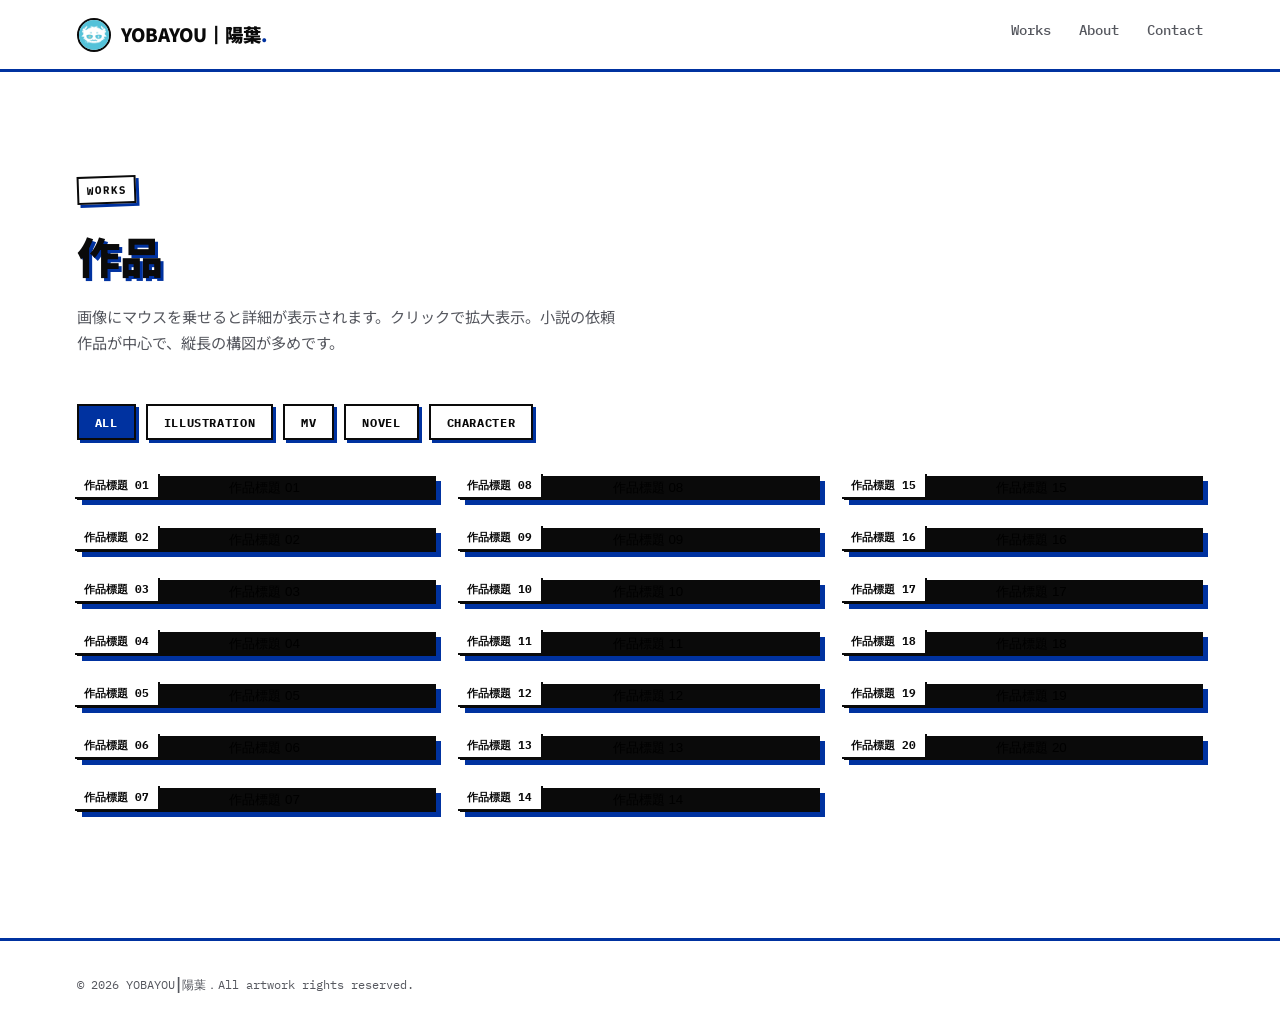
==== works.html @ bc350e28 "Add files via upload" ====
<!DOCTYPE html>
<html lang="ja">
<head>
<meta charset="UTF-8">
<meta name="viewport" content="width=device-width, initial-scale=1.0">
<title>作品展示 Works｜YOBAYOU┃陽葉</title>
<link rel="preconnect" href="https://fonts.googleapis.com">
<link rel="preconnect" href="https://fonts.gstatic.com" crossorigin>
<link href="https://fonts.googleapis.com/css2?family=Noto+Sans+JP:wght@400;500;700;900&family=IBM+Plex+Mono:wght@400;500;700&display=swap" rel="stylesheet">
<link rel="stylesheet" href="style.css">
</head>
<body>

  <header class="nav">
    <a href="index.html#top" class="nav__logo">
      <!-- 請將您的個人 LOGO 圖片放到 assets/logo.png（建議正方形、透明背景） -->
      <img src="assets/logo.png" alt="" class="nav__logo-img">
      <span class="nav__logo-text">YOBAYOU┃陽葉<span class="nav__logo-dot">.</span></span>
    </a>
    <nav class="nav__links" aria-label="メインナビゲーション">
      <a href="works.html" class="is-active">Works</a>
      <a href="index.html#about">About</a>
      <a href="index.html#contact">Contact</a>
    </nav>
  </header>

  <main>
    <!-- Works -->
    <section class="section" id="works">
      <header class="section__head">
        <p class="section__label"><span class="sticker sticker--sm">WORKS</span></p>
        <h2 class="section__title pop-text-sm">作品</h2>
        <p class="section__desc">画像にマウスを乗せると詳細が表示されます。クリックで拡大表示。小説の依頼作品が中心で、縦長の構図が多めです。</p>
      </header>

      <div class="filter-bar" role="tablist" aria-label="作品分類フィルター">
        <button class="filter-btn is-active" data-filter="all" role="tab" aria-selected="true">ALL</button>
        <button class="filter-btn" data-filter="illustration" role="tab" aria-selected="false">ILLUSTRATION</button>
        <button class="filter-btn" data-filter="mv" role="tab" aria-selected="false">MV</button>
        <button class="filter-btn" data-filter="novel" role="tab" aria-selected="false">NOVEL</button>
        <button class="filter-btn" data-filter="character" role="tab" aria-selected="false">CHARACTER</button>
      </div>

      <!-- 各作品請依實際內容修改 figure 上的 data-category（illustration／mv／novel／character），下方為示範分類 -->
      <div class="gallery">
        <figure class="tile" data-category="novel">
          <span class="tile__tag">作品標題 01</span>
          <button class="tile__trigger" data-title="作品標題 01" data-meta="小説挿絵委託 · Novel Illustration · 2026">
            <img src="works/placeholder-01.png" alt="作品標題 01">
            <span class="tile__overlay">
              <span class="tile__overlay-title">作品標題 01</span>
              <span class="tile__overlay-meta">小説挿絵委託 · Novel Illustration · 2026</span>
            </span>
          </button>
        </figure>

        <figure class="tile" data-category="character">
          <span class="tile__tag">作品標題 02</span>
          <button class="tile__trigger" data-title="作品標題 02" data-meta="キャラクターデザイン · Character Design · 2026">
            <img src="works/placeholder-02.png" alt="作品標題 02">
            <span class="tile__overlay">
              <span class="tile__overlay-title">作品標題 02</span>
              <span class="tile__overlay-meta">キャラクターデザイン · Character Design · 2026</span>
            </span>
          </button>
        </figure>

        <figure class="tile" data-category="illustration">
          <span class="tile__tag">作品標題 03</span>
          <button class="tile__trigger" data-title="作品標題 03" data-meta="オリジナルイラスト · Illustration · 2026">
            <img src="works/placeholder-03.png" alt="作品標題 03">
            <span class="tile__overlay">
              <span class="tile__overlay-title">作品標題 03</span>
              <span class="tile__overlay-meta">オリジナルイラスト · Illustration · 2026</span>
            </span>
          </button>
        </figure>

        <figure class="tile" data-category="mv">
          <span class="tile__tag">作品標題 04</span>
          <button class="tile__trigger" data-title="作品標題 04" data-meta="MV用イラスト · MV Illustration · 2026">
            <img src="works/placeholder-04.png" alt="作品標題 04">
            <span class="tile__overlay">
              <span class="tile__overlay-title">作品標題 04</span>
              <span class="tile__overlay-meta">MV用イラスト · MV Illustration · 2026</span>
            </span>
          </button>
        </figure>

        <figure class="tile" data-category="novel">
          <span class="tile__tag">作品標題 05</span>
          <button class="tile__trigger" data-title="作品標題 05" data-meta="小説挿絵委託 · Novel Illustration · 2025">
            <img src="works/placeholder-05.png" alt="作品標題 05">
            <span class="tile__overlay">
              <span class="tile__overlay-title">作品標題 05</span>
              <span class="tile__overlay-meta">小説挿絵委託 · Novel Illustration · 2025</span>
            </span>
          </button>
        </figure>

        <figure class="tile" data-category="character">
          <span class="tile__tag">作品標題 06</span>
          <button class="tile__trigger" data-title="作品標題 06" data-meta="キャラクターデザイン · Character Design · 2025">
            <img src="works/placeholder-06.png" alt="作品標題 06">
            <span class="tile__overlay">
              <span class="tile__overlay-title">作品標題 06</span>
              <span class="tile__overlay-meta">キャラクターデザイン · Character Design · 2025</span>
            </span>
          </button>
        </figure>

        <figure class="tile" data-category="illustration">
          <span class="tile__tag">作品標題 07</span>
          <button class="tile__trigger" data-title="作品標題 07" data-meta="オリジナルイラスト · Illustration · 2025">
            <img src="works/placeholder-07.png" alt="作品標題 07">
            <span class="tile__overlay">
              <span class="tile__overlay-title">作品標題 07</span>
              <span class="tile__overlay-meta">オリジナルイラスト · Illustration · 2025</span>
            </span>
          </button>
        </figure>

        <figure class="tile" data-category="mv">
          <span class="tile__tag">作品標題 08</span>
          <button class="tile__trigger" data-title="作品標題 08" data-meta="MV用イラスト · MV Illustration · 2025">
            <img src="works/placeholder-08.png" alt="作品標題 08">
            <span class="tile__overlay">
              <span class="tile__overlay-title">作品標題 08</span>
              <span class="tile__overlay-meta">MV用イラスト · MV Illustration · 2025</span>
            </span>
          </button>
        </figure>

        <figure class="tile" data-category="novel">
          <span class="tile__tag">作品標題 09</span>
          <button class="tile__trigger" data-title="作品標題 09" data-meta="小説挿絵委託 · Novel Illustration · 2024">
            <img src="works/placeholder-09.png" alt="作品標題 09">
            <span class="tile__overlay">
              <span class="tile__overlay-title">作品標題 09</span>
              <span class="tile__overlay-meta">小説挿絵委託 · Novel Illustration · 2024</span>
            </span>
          </button>
        </figure>

        <figure class="tile" data-category="character">
          <span class="tile__tag">作品標題 10</span>
          <button class="tile__trigger" data-title="作品標題 10" data-meta="キャラクターデザイン · Character Design · 2024">
            <img src="works/placeholder-10.png" alt="作品標題 10">
            <span class="tile__overlay">
              <span class="tile__overlay-title">作品標題 10</span>
              <span class="tile__overlay-meta">キャラクターデザイン · Character Design · 2024</span>
            </span>
          </button>
        </figure>

        <figure class="tile" data-category="illustration">
          <span class="tile__tag">作品標題 11</span>
          <button class="tile__trigger" data-title="作品標題 11" data-meta="オリジナルイラスト · Illustration · 2024">
            <img src="works/placeholder-11.png" alt="作品標題 11">
            <span class="tile__overlay">
              <span class="tile__overlay-title">作品標題 11</span>
              <span class="tile__overlay-meta">オリジナルイラスト · Illustration · 2024</span>
            </span>
          </button>
        </figure>

        <figure class="tile" data-category="mv">
          <span class="tile__tag">作品標題 12</span>
          <button class="tile__trigger" data-title="作品標題 12" data-meta="MV用イラスト · MV Illustration · 2024">
            <img src="works/placeholder-12.png" alt="作品標題 12">
            <span class="tile__overlay">
              <span class="tile__overlay-title">作品標題 12</span>
              <span class="tile__overlay-meta">MV用イラスト · MV Illustration · 2024</span>
            </span>
          </button>
        </figure>

        <figure class="tile" data-category="novel">
          <span class="tile__tag">作品標題 13</span>
          <button class="tile__trigger" data-title="作品標題 13" data-meta="小説挿絵委託 · Novel Illustration · 2023">
            <img src="works/placeholder-13.png" alt="作品標題 13">
            <span class="tile__overlay">
              <span class="tile__overlay-title">作品標題 13</span>
              <span class="tile__overlay-meta">小説挿絵委託 · Novel Illustration · 2023</span>
            </span>
          </button>
        </figure>

        <figure class="tile" data-category="character">
          <span class="tile__tag">作品標題 14</span>
          <button class="tile__trigger" data-title="作品標題 14" data-meta="キャラクターデザイン · Character Design · 2023">
            <img src="works/placeholder-14.png" alt="作品標題 14">
            <span class="tile__overlay">
              <span class="tile__overlay-title">作品標題 14</span>
              <span class="tile__overlay-meta">キャラクターデザイン · Character Design · 2023</span>
            </span>
          </button>
        </figure>

        <figure class="tile" data-category="illustration">
          <span class="tile__tag">作品標題 15</span>
          <button class="tile__trigger" data-title="作品標題 15" data-meta="オリジナルイラスト · Illustration · 2023">
            <img src="works/placeholder-15.png" alt="作品標題 15">
            <span class="tile__overlay">
              <span class="tile__overlay-title">作品標題 15</span>
              <span class="tile__overlay-meta">オリジナルイラスト · Illustration · 2023</span>
            </span>
          </button>
        </figure>

        <figure class="tile" data-category="mv">
          <span class="tile__tag">作品標題 16</span>
          <button class="tile__trigger" data-title="作品標題 16" data-meta="MV用イラスト · MV Illustration · 2023">
            <img src="works/placeholder-16.png" alt="作品標題 16">
            <span class="tile__overlay">
              <span class="tile__overlay-title">作品標題 16</span>
              <span class="tile__overlay-meta">MV用イラスト · MV Illustration · 2023</span>
            </span>
          </button>
        </figure>

        <figure class="tile" data-category="novel">
          <span class="tile__tag">作品標題 17</span>
          <button class="tile__trigger" data-title="作品標題 17" data-meta="小説挿絵委託 · Novel Illustration · 2022">
            <img src="works/placeholder-17.png" alt="作品標題 17">
            <span class="tile__overlay">
              <span class="tile__overlay-title">作品標題 17</span>
              <span class="tile__overlay-meta">小説挿絵委託 · Novel Illustration · 2022</span>
            </span>
          </button>
        </figure>

        <figure class="tile" data-category="character">
          <span class="tile__tag">作品標題 18</span>
          <button class="tile__trigger" data-title="作品標題 18" data-meta="キャラクターデザイン · Character Design · 2022">
            <img src="works/placeholder-18.png" alt="作品標題 18">
            <span class="tile__overlay">
              <span class="tile__overlay-title">作品標題 18</span>
              <span class="tile__overlay-meta">キャラクターデザイン · Character Design · 2022</span>
            </span>
          </button>
        </figure>

        <figure class="tile" data-category="illustration">
          <span class="tile__tag">作品標題 19</span>
          <button class="tile__trigger" data-title="作品標題 19" data-meta="オリジナルイラスト · Illustration · 2022">
            <img src="works/placeholder-19.png" alt="作品標題 19">
            <span class="tile__overlay">
              <span class="tile__overlay-title">作品標題 19</span>
              <span class="tile__overlay-meta">オリジナルイラスト · Illustration · 2022</span>
            </span>
          </button>
        </figure>

        <figure class="tile" data-category="mv">
          <span class="tile__tag">作品標題 20</span>
          <button class="tile__trigger" data-title="作品標題 20" data-meta="MV用イラスト · MV Illustration · 2022">
            <img src="works/placeholder-20.png" alt="作品標題 20">
            <span class="tile__overlay">
              <span class="tile__overlay-title">作品標題 20</span>
              <span class="tile__overlay-meta">MV用イラスト · MV Illustration · 2022</span>
            </span>
          </button>
        </figure>

      </div>
    </section>
  </main>

  <footer class="colophon">
    <p>© 2026 YOBAYOU┃陽葉．All artwork rights reserved.</p>
  </footer>

  <div class="lightbox" id="lightbox" aria-hidden="true">
    <button class="lightbox__close" id="lightboxClose" aria-label="閉じる">✕</button>
    <button class="lightbox__nav lightbox__nav--prev" id="lightboxPrev" aria-label="前へ">←</button>
    <figure class="lightbox__figure">
      <div class="lightbox__imgwrap">
        <img class="lightbox__img" id="lightboxImg" src="" alt="">
      </div>
      <figcaption>
        <span class="lightbox__title" id="lightboxTitle"></span>
        <span class="lightbox__meta" id="lightboxMeta"></span>
      </figcaption>
    </figure>
    <button class="lightbox__nav lightbox__nav--next" id="lightboxNext" aria-label="次へ">→</button>
  </div>

  <script src="script.js"></script>
</body>
</html>
---- style.css ----
:root {
  --navy: #0032a0;
  --ink: #0a0a0a;
  --white: #ffffff;
  --paper: #ffffff;
  --paper-tint: #eef2fb;
  --ink-muted: #55575e;
  --text-onink: #ffffff;
  --text-onink-muted: #b9bcc4;
  --nav-h: 72px;
  --watermark-size: 48px;
  --watermark-opacity: 0.8;

  --font-display: "Noto Sans JP", sans-serif;
  --font-body: "Noto Sans JP", sans-serif;
  --font-mono: "IBM Plex Mono", monospace;
}

* { box-sizing: border-box; }

html { scroll-behavior: smooth; }

body {
  margin: 0;
  background: var(--paper);
  color: var(--ink);
  font-family: var(--font-body);
  line-height: 1.7;
  overflow-x: hidden;
}

a { color: inherit; }
img { max-width: 100%; display: block; }

/* ---------- 共用：halftone 網點 ---------- */
.halftone {
  position: absolute;
  pointer-events: none;
  background-image: radial-gradient(var(--navy) 1.6px, transparent 1.7px);
  background-size: 11px 11px;
  opacity: 0.28;
}

.halftone--onink {
  background-image: radial-gradient(var(--white) 1.6px, transparent 1.7px);
  opacity: 0.08;
}

/* ---------- 共用：貼紙標籤 ---------- */
.sticker {
  display: inline-block;
  font-family: var(--font-mono);
  font-weight: 700;
  font-size: 0.72rem;
  letter-spacing: 0.08em;
  color: var(--ink);
  background: var(--white);
  border: 2px solid var(--ink);
  padding: 4px 10px;
  transform: rotate(-2deg);
  box-shadow: 3px 3px 0 var(--navy);
}

.sticker--sm { font-size: 0.68rem; padding: 3px 8px; }

.sticker--onink {
  background: var(--ink);
  color: var(--white);
  border-color: var(--white);
  box-shadow: 3px 3px 0 var(--navy);
}

/* ---------- 印刷錯位效果的粗黑字 ---------- */
.pop-text {
  font-family: var(--font-display);
  font-weight: 900;
  color: var(--ink);
  text-shadow: 4px 4px 0 var(--navy);
  letter-spacing: 0.02em;
}

.pop-text-sm {
  font-family: var(--font-display);
  font-weight: 900;
  color: var(--ink);
  text-shadow: 3px 3px 0 var(--navy);
}

/* ---------- 進場動畫 ---------- */
@keyframes riseIn {
  from { opacity: 0; transform: translateY(22px); }
  to { opacity: 1; transform: translateY(0); }
}

@keyframes popIn {
  from { opacity: 0; transform: scale(0.85); }
  to { opacity: 1; transform: scale(1); }
}

/* ---------- 頂部導覽 ---------- */
.nav {
  position: sticky;
  top: 0;
  z-index: 100;
  display: flex;
  align-items: center;
  justify-content: space-between;
  height: var(--nav-h);
  padding: 0 6vw;
  background: rgba(255, 255, 255, 0.9);
  backdrop-filter: blur(8px);
  border-bottom: 3px solid var(--navy);
}

.nav__logo {
  display: flex;
  align-items: center;
  gap: 10px;
  font-family: var(--font-display);
  font-weight: 900;
  font-size: 1.15rem;
  color: var(--ink);
  text-decoration: none;
}

.nav__logo-img {
  width: 34px;
  height: 34px;
  object-fit: cover;
  border-radius: 50%;
  border: 2px solid var(--ink);
  background: var(--white);
}

.nav__logo-img:not([src]),
.nav__logo-img[src=""] { display: none; }

.nav__logo-text { display: inline-flex; align-items: baseline; }

.nav__logo-dot { color: var(--navy); }

.nav__links { display: flex; gap: 28px; }

.nav__links a {
  font-family: var(--font-mono);
  font-weight: 500;
  font-size: 0.85rem;
  text-decoration: none;
  color: var(--ink-muted);
  padding-bottom: 4px;
  border-bottom: 3px solid transparent;
  transition: color 0.2s ease, border-color 0.2s ease;
}

.nav__links a:hover,
.nav__links a.is-active {
  color: var(--ink);
  border-color: var(--navy);
}

/* ---------- Hero ---------- */
.hero {
  position: relative;
  min-height: calc(100vh - var(--nav-h));
  display: grid;
  grid-template-columns: 1fr 1fr;
  align-items: center;
  gap: 4vw;
  padding: 6vw;
  border-bottom: 3px solid var(--navy);
  overflow: hidden;
}

.hero__halftone {
  width: 380px;
  height: 380px;
  top: -60px;
  left: -60px;
  border-radius: 50%;
}

.hero__text { position: relative; z-index: 2; }

.hero__eyebrow { margin: 0 0 22px; animation: riseIn 0.6s ease both; }

.hero__name {
  font-size: clamp(3rem, 7vw, 5.4rem);
  line-height: 1.02;
  margin: 0 0 20px;
  animation: riseIn 0.6s ease 0.08s both;
}

.hero__role {
  font-size: 1.05rem;
  font-weight: 700;
  color: var(--ink);
  margin: 0 0 16px;
  animation: riseIn 0.6s ease 0.16s both;
}

.hero__social {
  display: flex;
  flex-wrap: wrap;
  gap: 10px;
  margin: 0 0 22px;
  animation: riseIn 0.6s ease 0.22s both;
}

.hero__social-item {
  font-family: var(--font-mono);
  font-weight: 700;
  font-size: 0.78rem;
  text-decoration: none;
  color: var(--ink);
  background: var(--white);
  border: 2px solid var(--ink);
  padding: 7px 15px;
  box-shadow: 3px 3px 0 var(--navy);
  transition: transform 0.15s ease, box-shadow 0.15s ease, background 0.15s ease, color 0.15s ease;
}

.hero__social-item:hover {
  transform: translate(-2px, -2px);
  box-shadow: 5px 5px 0 var(--navy);
  background: var(--navy);
  color: var(--white);
}

.hero__note {
  max-width: 40ch;
  font-size: 0.92rem;
  color: var(--ink-muted);
  margin: 0 0 34px;
  animation: riseIn 0.6s ease 0.3s both;
}

.hero__cta {
  position: relative;
  display: inline-block;
  font-family: var(--font-mono);
  font-weight: 700;
  font-size: 0.9rem;
  color: var(--white);
  text-decoration: none;
  background: var(--navy);
  border: 3px solid var(--ink);
  border-radius: 999px;
  padding: 13px 26px;
  box-shadow: 4px 4px 0 var(--ink);
  transition: transform 0.15s ease, box-shadow 0.15s ease, background 0.15s ease;
  animation: riseIn 0.6s ease 0.38s both;
}

.hero__cta:hover {
  transform: translate(-2px, -2px);
  box-shadow: 6px 6px 0 var(--ink);
  background: var(--ink);
  color: var(--white);
}

.hero__cta:active {
  transform: translate(1px, 1px);
  box-shadow: 2px 2px 0 var(--ink);
}

/* 主視覺 */
.hero__visual {
  position: relative;
  height: 460px;
}

.motion-lines {
  position: absolute;
  inset: -10% -10%;
  background: repeating-linear-gradient(
    100deg,
    transparent 0 16px,
    rgba(10, 10, 10, 0.05) 16px 18px
  );
  z-index: 0;
}

.hero__strip {
  position: relative;
  z-index: 1;
  height: 100%;
  display: flex;
  gap: 6px;
  background: var(--ink);
  padding: 6px;
  border: 3px solid var(--ink);
}

.hero__panel {
  position: relative;
  flex: 1;
  overflow: hidden;
  background: var(--ink);
}

.hero__panel img {
  width: 100%;
  height: 100%;
  object-fit: cover;
  transition: opacity 0.28s ease;
}

/* ---------- 章節共用 ---------- */
.section {
  position: relative;
  padding: 8vw 6vw;
  border-bottom: 3px solid var(--navy);
  background: var(--paper);
  overflow: hidden;
}

.section--navy {
  background: var(--navy);
  color: var(--text-onink);
  border-bottom: none;
}

.section--navy .section__title { color: var(--white); text-shadow: 3px 3px 0 var(--ink); }
.section--navy .section__desc { color: var(--text-onink-muted); }
.section--navy .sticker--onink { box-shadow: 3px 3px 0 var(--ink); }

.section__head { position: relative; z-index: 2; max-width: 60ch; margin-bottom: 48px; }

.section__label { margin: 0 0 14px; }

.section__title {
  font-size: clamp(1.9rem, 4vw, 2.7rem);
  margin: 0 0 12px;
}

.section__desc { color: var(--ink-muted); margin: 0; font-size: 0.95rem; }

/* ---------- 作品：縱長卡片版面 ---------- */
.filter-bar {
  position: relative;
  z-index: 2;
  display: flex;
  flex-wrap: wrap;
  gap: 10px;
  margin: 0 0 32px;
}

.filter-btn {
  font-family: var(--font-mono);
  font-weight: 700;
  font-size: 0.78rem;
  letter-spacing: 0.05em;
  color: var(--ink);
  background: var(--white);
  border: 2px solid var(--ink);
  padding: 8px 16px;
  cursor: pointer;
  box-shadow: 3px 3px 0 var(--navy);
  transition: transform 0.15s ease, box-shadow 0.15s ease, background 0.15s ease, color 0.15s ease;
}

.filter-btn:hover {
  transform: translate(-2px, -2px);
  box-shadow: 5px 5px 0 var(--navy);
}

.filter-btn.is-active {
  background: var(--navy);
  color: var(--white);
}

.tile.is-hidden { display: none; }

.gallery {
  position: relative;
  z-index: 2;
  column-count: 3;
  column-gap: 24px;
  transition: opacity 0.2s ease;
}

.gallery.is-switching { opacity: 0; }

.tile {
  margin: 0 0 24px;
  break-inside: avoid;
  position: relative;
  display: inline-block;
  width: 100%;
}

.tile__tag {
  position: absolute;
  top: -2px;
  left: -2px;
  z-index: 3;
  max-width: calc(100% - 20px);
  font-family: var(--font-mono);
  font-weight: 700;
  font-size: 0.7rem;
  line-height: 1.3;
  background: var(--white);
  border: 2px solid var(--ink);
  border-top: none;
  border-left: none;
  padding: 4px 9px;
  white-space: nowrap;
  overflow: hidden;
  text-overflow: ellipsis;
}

.tile__trigger {
  position: relative;
  display: block;
  width: 100%;
  padding: 0;
  border: 3px solid var(--ink);
  cursor: zoom-in;
  background: var(--ink);
  overflow: hidden;
  box-shadow: 5px 5px 0 var(--navy);
  transition: transform 0.18s ease, box-shadow 0.18s ease;
}

.tile__trigger:hover,
.tile__trigger:focus-visible {
  transform: translate(-3px, -3px);
  box-shadow: 8px 8px 0 var(--navy);
}

.tile__trigger img {
  display: block;
  width: 100%;
  height: auto;
  transition: transform 0.4s ease, filter 0.3s ease;
}

.tile__trigger:hover img,
.tile__trigger:focus-visible img {
  transform: scale(1.07);
}

/* 浮水印（請將您自己的圖片放到 assets/watermark.png） */
.tile__trigger::after {
  content: "";
  position: absolute;
  inset: 0;
  pointer-events: none;
  opacity: var(--watermark-opacity);
  background-image: url("assets/watermark.png");
  background-repeat: no-repeat;
  background-position: bottom 10px right 10px;
  background-size: var(--watermark-size) var(--watermark-size);
}

.tile__overlay {
  position: absolute;
  left: 0;
  right: 0;
  bottom: 0;
  padding: 22px 14px 12px;
  background: linear-gradient(to top, rgba(0, 10, 40, 0.88), transparent);
  color: var(--white);
  display: flex;
  flex-direction: column;
  gap: 2px;
  opacity: 0;
  transform: translateY(10px);
  transition: opacity 0.22s ease, transform 0.22s ease;
  text-align: left;
}

.tile__trigger:hover .tile__overlay,
.tile__trigger:focus-visible .tile__overlay {
  opacity: 1;
  transform: translateY(0);
}

.tile__overlay-title { font-weight: 900; font-size: 1rem; }

.tile__overlay-meta {
  font-family: var(--font-mono);
  font-size: 0.72rem;
  color: var(--text-onink-muted);
}

/* ---------- 關於 ---------- */
.about {
  position: relative;
  z-index: 2;
  display: grid;
  grid-template-columns: 1.4fr 0.6fr;
  gap: 40px;
  max-width: 80ch;
}

.about__bio { font-size: 1rem; margin: 0; }

.about__skills {
  list-style: none;
  padding: 0;
  margin: 0;
  display: flex;
  flex-direction: column;
  gap: 10px;
}

.about__skills li {
  font-family: var(--font-mono);
  font-weight: 500;
  font-size: 0.85rem;
  padding-bottom: 8px;
  border-bottom: 1px solid rgba(255, 255, 255, 0.18);
}

/* ---------- 聯絡 ---------- */
.contact {
  position: relative;
  z-index: 2;
  display: flex;
  flex-wrap: wrap;
  gap: 16px 20px;
}

.contact__item {
  font-family: var(--font-mono);
  font-weight: 700;
  font-size: 0.9rem;
  text-decoration: none;
  color: var(--ink);
  background: var(--white);
  border: 2px solid var(--ink);
  padding: 9px 16px;
  box-shadow: 3px 3px 0 var(--navy);
  transition: transform 0.15s ease, box-shadow 0.15s ease, background 0.15s ease, color 0.15s ease;
}

.contact__item:hover {
  transform: translate(-2px, -2px);
  box-shadow: 5px 5px 0 var(--navy);
  background: var(--navy);
  color: var(--white);
}

.contact__category {
  width: 100%;
  margin-top: 28px;
  padding-top: 22px;
  border-top: 2px dashed var(--ink);
}

.contact__category-title {
  font-family: var(--font-mono);
  font-weight: 700;
  font-size: 0.88rem;
  margin: 0 0 14px;
}

.contact__manager { margin-bottom: 16px; }

.contact__langs {
  display: flex;
  flex-wrap: wrap;
  gap: 14px;
}

.lang-check {
  display: inline-flex;
  align-items: center;
  gap: 8px;
  font-family: var(--font-mono);
  font-weight: 700;
  font-size: 0.85rem;
  color: var(--ink);
  background: var(--white);
  border: 2px solid var(--ink);
  border-radius: 999px;
  padding: 6px 16px 6px 10px;
  box-shadow: 3px 3px 0 var(--navy);
  transform: rotate(-2deg);
  transition: transform 0.15s ease, box-shadow 0.15s ease;
}

.contact__langs .lang-check:nth-child(2) { transform: rotate(2deg); }

.lang-check:hover {
  transform: translate(-2px, -2px) rotate(0deg);
  box-shadow: 5px 5px 0 var(--navy);
}

.lang-check__mark {
  display: inline-flex;
  align-items: center;
  justify-content: center;
  width: 20px;
  height: 20px;
  border-radius: 50%;
  background: var(--navy);
  color: var(--white);
  font-size: 0.72rem;
  font-weight: 900;
}

/* ---------- 燈箱 ---------- */
.lightbox {
  position: fixed;
  inset: 0;
  z-index: 1000;
  display: none;
  align-items: center;
  justify-content: center;
  background: rgba(10, 10, 10, 0.94);
  padding: 6vw;
}

.lightbox.is-open { display: flex; }

.lightbox__figure {
  max-width: min(560px, 80vw);
  max-height: 84vh;
  margin: 0;
  display: flex;
  flex-direction: column;
  align-items: center;
  gap: 16px;
  animation: popIn 0.25s cubic-bezier(0.2, 0.9, 0.3, 1.3) both;
}

.lightbox__imgwrap {
  position: relative;
  max-height: 66vh;
  overflow: hidden;
  border: 4px solid var(--white);
  box-shadow: 8px 8px 0 var(--navy);
}

.lightbox__img {
  display: block;
  max-width: 100%;
  max-height: 66vh;
  width: auto;
}

/* 浮水印（放大檢視時也會顯示，請將圖片放到 assets/watermark.png） */
.lightbox__imgwrap::after {
  content: "";
  position: absolute;
  inset: 0;
  pointer-events: none;
  opacity: var(--watermark-opacity);
  background-image: url("assets/watermark.png");
  background-repeat: no-repeat;
  background-position: bottom 14px right 14px;
  background-size: calc(var(--watermark-size) * 1.3) calc(var(--watermark-size) * 1.3);
}

.lightbox__figure figcaption { text-align: center; color: var(--white); }

.lightbox__title {
  display: block;
  font-weight: 900;
  font-size: 1.2rem;
  margin-bottom: 4px;
}

.lightbox__meta {
  display: block;
  font-family: var(--font-mono);
  font-size: 0.8rem;
  color: var(--text-onink-muted);
}

.lightbox__close,
.lightbox__nav {
  position: fixed;
  background: var(--white);
  border: 2px solid var(--ink);
  color: var(--ink);
  width: 44px;
  height: 44px;
  border-radius: 50%;
  cursor: pointer;
  font-size: 1rem;
  font-weight: 700;
  box-shadow: 3px 3px 0 var(--navy);
  transition: transform 0.15s ease;
}

.lightbox__close:hover,
.lightbox__nav:hover { transform: translate(-2px, -2px); }

.lightbox__close { top: 24px; right: 24px; }
.lightbox__nav--prev { left: 24px; top: 50%; transform: translateY(-50%); }
.lightbox__nav--next { right: 24px; top: 50%; transform: translateY(-50%); }

/* ---------- 頁尾 ---------- */
.colophon {
  padding: 22px 6vw;
  font-family: var(--font-mono);
  font-size: 0.75rem;
  color: var(--ink-muted);
  background: var(--paper);
}

/* ---------- RWD ---------- */
@media (max-width: 960px) {
  .gallery { column-count: 2; }
}

@media (max-width: 720px) {
  .nav { padding: 0 5vw; }
  .nav__links { gap: 18px; }

  .hero {
    grid-template-columns: 1fr;
    padding-top: 8vh;
  }

  .hero__visual { height: 300px; margin-top: 12px; }
  .hero__panel:nth-child(3),
  .hero__panel:nth-child(4) { display: none; }

  .gallery { column-count: 1; column-gap: 0; }
  .tile { margin-bottom: 14px; }

  .about { grid-template-columns: 1fr; }

  .lightbox__nav { width: 38px; height: 38px; }
}

@media (prefers-reduced-motion: reduce) {
  html { scroll-behavior: auto; }
  .hero__eyebrow, .hero__name, .hero__role, .hero__social, .hero__note, .hero__cta,
  .lightbox__figure {
    animation: none !important;
  }
  .tile__trigger, .tile__trigger img, .hero__cta, .contact__item, .hero__social-item,
  .lang-check, .hero__panel img, .gallery, .filter-btn {
    transition: none;
  }
}
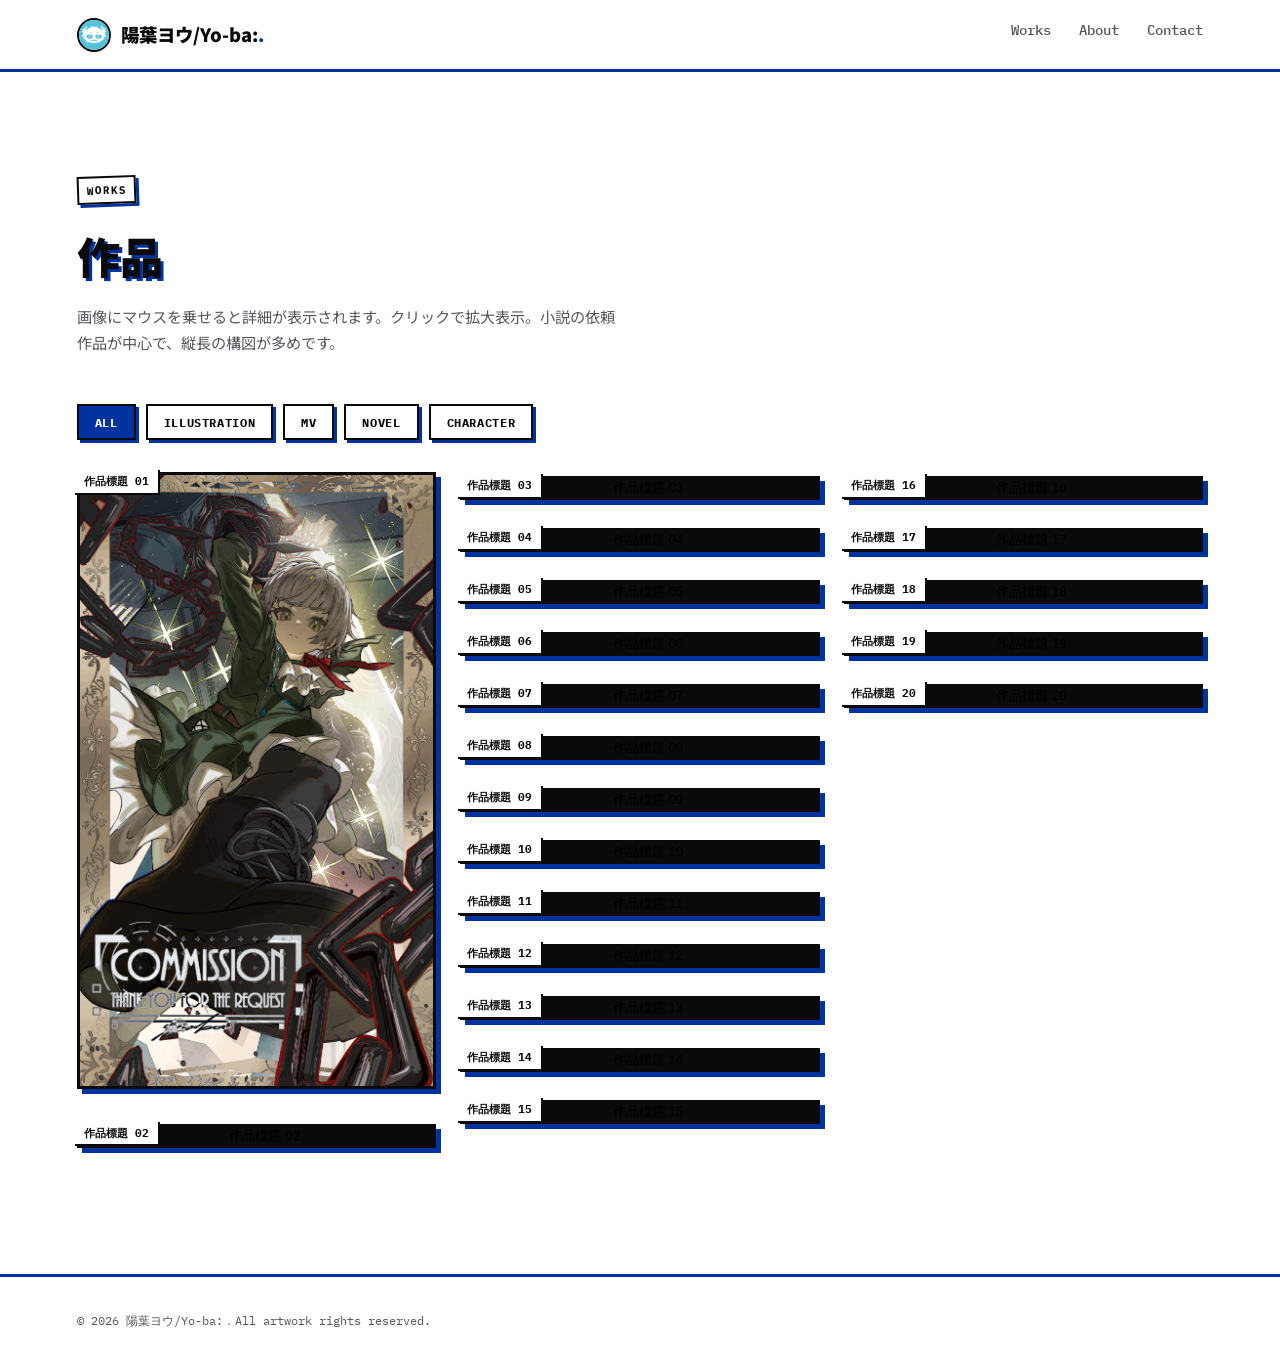
==== commit e6f01d4d: "Update works.html" ====
--- a/works.html
+++ b/works.html
@@ -3,7 +3,7 @@
 <head>
 <meta charset="UTF-8">
 <meta name="viewport" content="width=device-width, initial-scale=1.0">
-<title>作品展示 Works｜YOBAYOU┃陽葉</title>
+<title>作品展示 Works｜陽葉ヨウ/Yo-ba:</title>
 <link rel="preconnect" href="https://fonts.googleapis.com">
 <link rel="preconnect" href="https://fonts.gstatic.com" crossorigin>
 <link href="https://fonts.googleapis.com/css2?family=Noto+Sans+JP:wght@400;500;700;900&family=IBM+Plex+Mono:wght@400;500;700&display=swap" rel="stylesheet">
@@ -15,7 +15,7 @@
     <a href="index.html#top" class="nav__logo">
       <!-- 請將您的個人 LOGO 圖片放到 assets/logo.png（建議正方形、透明背景） -->
       <img src="assets/logo.png" alt="" class="nav__logo-img">
-      <span class="nav__logo-text">YOBAYOU┃陽葉<span class="nav__logo-dot">.</span></span>
+      <span class="nav__logo-text">陽葉ヨウ/Yo-ba:<span class="nav__logo-dot">.</span></span>
     </a>
     <nav class="nav__links" aria-label="メインナビゲーション">
       <a href="works.html" class="is-active">Works</a>
@@ -46,7 +46,7 @@
         <figure class="tile" data-category="novel">
           <span class="tile__tag">作品標題 01</span>
           <button class="tile__trigger" data-title="作品標題 01" data-meta="小説挿絵委託 · Novel Illustration · 2026">
-            <img src="works/placeholder-01.png" alt="作品標題 01">
+            <img src="works/01.jpg" alt="作品標題 01">
             <span class="tile__overlay">
               <span class="tile__overlay-title">作品標題 01</span>
               <span class="tile__overlay-meta">小説挿絵委託 · Novel Illustration · 2026</span>
@@ -57,7 +57,7 @@
         <figure class="tile" data-category="character">
           <span class="tile__tag">作品標題 02</span>
           <button class="tile__trigger" data-title="作品標題 02" data-meta="キャラクターデザイン · Character Design · 2026">
-            <img src="works/placeholder-02.png" alt="作品標題 02">
+            <img src="works/02.jpg" alt="作品標題 02">
             <span class="tile__overlay">
               <span class="tile__overlay-title">作品標題 02</span>
               <span class="tile__overlay-meta">キャラクターデザイン · Character Design · 2026</span>
@@ -68,7 +68,7 @@
         <figure class="tile" data-category="illustration">
           <span class="tile__tag">作品標題 03</span>
           <button class="tile__trigger" data-title="作品標題 03" data-meta="オリジナルイラスト · Illustration · 2026">
-            <img src="works/placeholder-03.png" alt="作品標題 03">
+            <img src="works/03.jpg" alt="作品標題 03">
             <span class="tile__overlay">
               <span class="tile__overlay-title">作品標題 03</span>
               <span class="tile__overlay-meta">オリジナルイラスト · Illustration · 2026</span>
@@ -79,7 +79,7 @@
         <figure class="tile" data-category="mv">
           <span class="tile__tag">作品標題 04</span>
           <button class="tile__trigger" data-title="作品標題 04" data-meta="MV用イラスト · MV Illustration · 2026">
-            <img src="works/placeholder-04.png" alt="作品標題 04">
+            <img src="works/04.jpg" alt="作品標題 04">
             <span class="tile__overlay">
               <span class="tile__overlay-title">作品標題 04</span>
               <span class="tile__overlay-meta">MV用イラスト · MV Illustration · 2026</span>
@@ -90,7 +90,7 @@
         <figure class="tile" data-category="novel">
           <span class="tile__tag">作品標題 05</span>
           <button class="tile__trigger" data-title="作品標題 05" data-meta="小説挿絵委託 · Novel Illustration · 2025">
-            <img src="works/placeholder-05.png" alt="作品標題 05">
+            <img src="works/05.jpg" alt="作品標題 05">
             <span class="tile__overlay">
               <span class="tile__overlay-title">作品標題 05</span>
               <span class="tile__overlay-meta">小説挿絵委託 · Novel Illustration · 2025</span>
@@ -101,7 +101,7 @@
         <figure class="tile" data-category="character">
           <span class="tile__tag">作品標題 06</span>
           <button class="tile__trigger" data-title="作品標題 06" data-meta="キャラクターデザイン · Character Design · 2025">
-            <img src="works/placeholder-06.png" alt="作品標題 06">
+            <img src="works/06.jpg" alt="作品標題 06">
             <span class="tile__overlay">
               <span class="tile__overlay-title">作品標題 06</span>
               <span class="tile__overlay-meta">キャラクターデザイン · Character Design · 2025</span>
@@ -112,7 +112,7 @@
         <figure class="tile" data-category="illustration">
           <span class="tile__tag">作品標題 07</span>
           <button class="tile__trigger" data-title="作品標題 07" data-meta="オリジナルイラスト · Illustration · 2025">
-            <img src="works/placeholder-07.png" alt="作品標題 07">
+            <img src="works/07.jpg" alt="作品標題 07">
             <span class="tile__overlay">
               <span class="tile__overlay-title">作品標題 07</span>
               <span class="tile__overlay-meta">オリジナルイラスト · Illustration · 2025</span>
@@ -123,7 +123,7 @@
         <figure class="tile" data-category="mv">
           <span class="tile__tag">作品標題 08</span>
           <button class="tile__trigger" data-title="作品標題 08" data-meta="MV用イラスト · MV Illustration · 2025">
-            <img src="works/placeholder-08.png" alt="作品標題 08">
+            <img src="works/08.jpg" alt="作品標題 08">
             <span class="tile__overlay">
               <span class="tile__overlay-title">作品標題 08</span>
               <span class="tile__overlay-meta">MV用イラスト · MV Illustration · 2025</span>
@@ -134,7 +134,7 @@
         <figure class="tile" data-category="novel">
           <span class="tile__tag">作品標題 09</span>
           <button class="tile__trigger" data-title="作品標題 09" data-meta="小説挿絵委託 · Novel Illustration · 2024">
-            <img src="works/placeholder-09.png" alt="作品標題 09">
+            <img src="works/09.jpg" alt="作品標題 09">
             <span class="tile__overlay">
               <span class="tile__overlay-title">作品標題 09</span>
               <span class="tile__overlay-meta">小説挿絵委託 · Novel Illustration · 2024</span>
@@ -145,7 +145,7 @@
         <figure class="tile" data-category="character">
           <span class="tile__tag">作品標題 10</span>
           <button class="tile__trigger" data-title="作品標題 10" data-meta="キャラクターデザイン · Character Design · 2024">
-            <img src="works/placeholder-10.png" alt="作品標題 10">
+            <img src="works/10.jpg" alt="作品標題 10">
             <span class="tile__overlay">
               <span class="tile__overlay-title">作品標題 10</span>
               <span class="tile__overlay-meta">キャラクターデザイン · Character Design · 2024</span>
@@ -156,7 +156,7 @@
         <figure class="tile" data-category="illustration">
           <span class="tile__tag">作品標題 11</span>
           <button class="tile__trigger" data-title="作品標題 11" data-meta="オリジナルイラスト · Illustration · 2024">
-            <img src="works/placeholder-11.png" alt="作品標題 11">
+            <img src="works/11.jpg" alt="作品標題 11">
             <span class="tile__overlay">
               <span class="tile__overlay-title">作品標題 11</span>
               <span class="tile__overlay-meta">オリジナルイラスト · Illustration · 2024</span>
@@ -167,7 +167,7 @@
         <figure class="tile" data-category="mv">
           <span class="tile__tag">作品標題 12</span>
           <button class="tile__trigger" data-title="作品標題 12" data-meta="MV用イラスト · MV Illustration · 2024">
-            <img src="works/placeholder-12.png" alt="作品標題 12">
+            <img src="works/12.jpg" alt="作品標題 12">
             <span class="tile__overlay">
               <span class="tile__overlay-title">作品標題 12</span>
               <span class="tile__overlay-meta">MV用イラスト · MV Illustration · 2024</span>
@@ -178,7 +178,7 @@
         <figure class="tile" data-category="novel">
           <span class="tile__tag">作品標題 13</span>
           <button class="tile__trigger" data-title="作品標題 13" data-meta="小説挿絵委託 · Novel Illustration · 2023">
-            <img src="works/placeholder-13.png" alt="作品標題 13">
+            <img src="works/13.jpg" alt="作品標題 13">
             <span class="tile__overlay">
               <span class="tile__overlay-title">作品標題 13</span>
               <span class="tile__overlay-meta">小説挿絵委託 · Novel Illustration · 2023</span>
@@ -189,7 +189,7 @@
         <figure class="tile" data-category="character">
           <span class="tile__tag">作品標題 14</span>
           <button class="tile__trigger" data-title="作品標題 14" data-meta="キャラクターデザイン · Character Design · 2023">
-            <img src="works/placeholder-14.png" alt="作品標題 14">
+            <img src="works/14.jpg" alt="作品標題 14">
             <span class="tile__overlay">
               <span class="tile__overlay-title">作品標題 14</span>
               <span class="tile__overlay-meta">キャラクターデザイン · Character Design · 2023</span>
@@ -200,7 +200,7 @@
         <figure class="tile" data-category="illustration">
           <span class="tile__tag">作品標題 15</span>
           <button class="tile__trigger" data-title="作品標題 15" data-meta="オリジナルイラスト · Illustration · 2023">
-            <img src="works/placeholder-15.png" alt="作品標題 15">
+            <img src="works/15.jpg" alt="作品標題 15">
             <span class="tile__overlay">
               <span class="tile__overlay-title">作品標題 15</span>
               <span class="tile__overlay-meta">オリジナルイラスト · Illustration · 2023</span>
@@ -211,7 +211,7 @@
         <figure class="tile" data-category="mv">
           <span class="tile__tag">作品標題 16</span>
           <button class="tile__trigger" data-title="作品標題 16" data-meta="MV用イラスト · MV Illustration · 2023">
-            <img src="works/placeholder-16.png" alt="作品標題 16">
+            <img src="works/16.jpg" alt="作品標題 16">
             <span class="tile__overlay">
               <span class="tile__overlay-title">作品標題 16</span>
               <span class="tile__overlay-meta">MV用イラスト · MV Illustration · 2023</span>
@@ -222,7 +222,7 @@
         <figure class="tile" data-category="novel">
           <span class="tile__tag">作品標題 17</span>
           <button class="tile__trigger" data-title="作品標題 17" data-meta="小説挿絵委託 · Novel Illustration · 2022">
-            <img src="works/placeholder-17.png" alt="作品標題 17">
+            <img src="works/17.jpg" alt="作品標題 17">
             <span class="tile__overlay">
               <span class="tile__overlay-title">作品標題 17</span>
               <span class="tile__overlay-meta">小説挿絵委託 · Novel Illustration · 2022</span>
@@ -233,7 +233,7 @@
         <figure class="tile" data-category="character">
           <span class="tile__tag">作品標題 18</span>
           <button class="tile__trigger" data-title="作品標題 18" data-meta="キャラクターデザイン · Character Design · 2022">
-            <img src="works/placeholder-18.png" alt="作品標題 18">
+            <img src="works/18.jpg" alt="作品標題 18">
             <span class="tile__overlay">
               <span class="tile__overlay-title">作品標題 18</span>
               <span class="tile__overlay-meta">キャラクターデザイン · Character Design · 2022</span>
@@ -244,7 +244,7 @@
         <figure class="tile" data-category="illustration">
           <span class="tile__tag">作品標題 19</span>
           <button class="tile__trigger" data-title="作品標題 19" data-meta="オリジナルイラスト · Illustration · 2022">
-            <img src="works/placeholder-19.png" alt="作品標題 19">
+            <img src="works/19.jpg" alt="作品標題 19">
             <span class="tile__overlay">
               <span class="tile__overlay-title">作品標題 19</span>
               <span class="tile__overlay-meta">オリジナルイラスト · Illustration · 2022</span>
@@ -255,7 +255,7 @@
         <figure class="tile" data-category="mv">
           <span class="tile__tag">作品標題 20</span>
           <button class="tile__trigger" data-title="作品標題 20" data-meta="MV用イラスト · MV Illustration · 2022">
-            <img src="works/placeholder-20.png" alt="作品標題 20">
+            <img src="works/20.jpg" alt="作品標題 20">
             <span class="tile__overlay">
               <span class="tile__overlay-title">作品標題 20</span>
               <span class="tile__overlay-meta">MV用イラスト · MV Illustration · 2022</span>
@@ -268,7 +268,7 @@
   </main>
 
   <footer class="colophon">
-    <p>© 2026 YOBAYOU┃陽葉．All artwork rights reserved.</p>
+    <p>© 2026 陽葉ヨウ/Yo-ba:．All artwork rights reserved.</p>
   </footer>
 
   <div class="lightbox" id="lightbox" aria-hidden="true">
--- a/style.css
+++ b/style.css
@@ -269,15 +269,36 @@
   height: 460px;
 }
 
-.motion-lines {
+/* 漫畫對話框造型的裝飾背景：乾淨的圓角方框＋尾巴，尺寸固定放大於幻燈片本身，確保不會被裁切露餡 */
+.speech-bg {
   position: absolute;
-  inset: -10% -10%;
-  background: repeating-linear-gradient(
-    100deg,
-    transparent 0 16px,
-    rgba(10, 10, 10, 0.05) 16px 18px
-  );
+  inset: -22px -26px -36px -22px;
   z-index: 0;
+  background: var(--white);
+  border: 4px solid var(--ink);
+  border-radius: 26px;
+  box-shadow: 7px 7px 0 var(--navy);
+}
+
+.speech-bg::before,
+.speech-bg::after {
+  content: "";
+  position: absolute;
+  bottom: -28px;
+  left: 15%;
+  border-style: solid;
+}
+
+.speech-bg::before {
+  border-width: 28px 36px 0 0;
+  border-color: var(--ink) transparent transparent transparent;
+}
+
+.speech-bg::after {
+  bottom: -20px;
+  left: calc(15% + 6px);
+  border-width: 22px 28px 0 0;
+  border-color: var(--white) transparent transparent transparent;
 }
 
 .hero__strip {
@@ -431,7 +452,7 @@
 .tile__trigger img {
   display: block;
   width: 100%;
-  height: auto;
+  height: 100%;
   transition: transform 0.4s ease, filter 0.3s ease;
 }
 
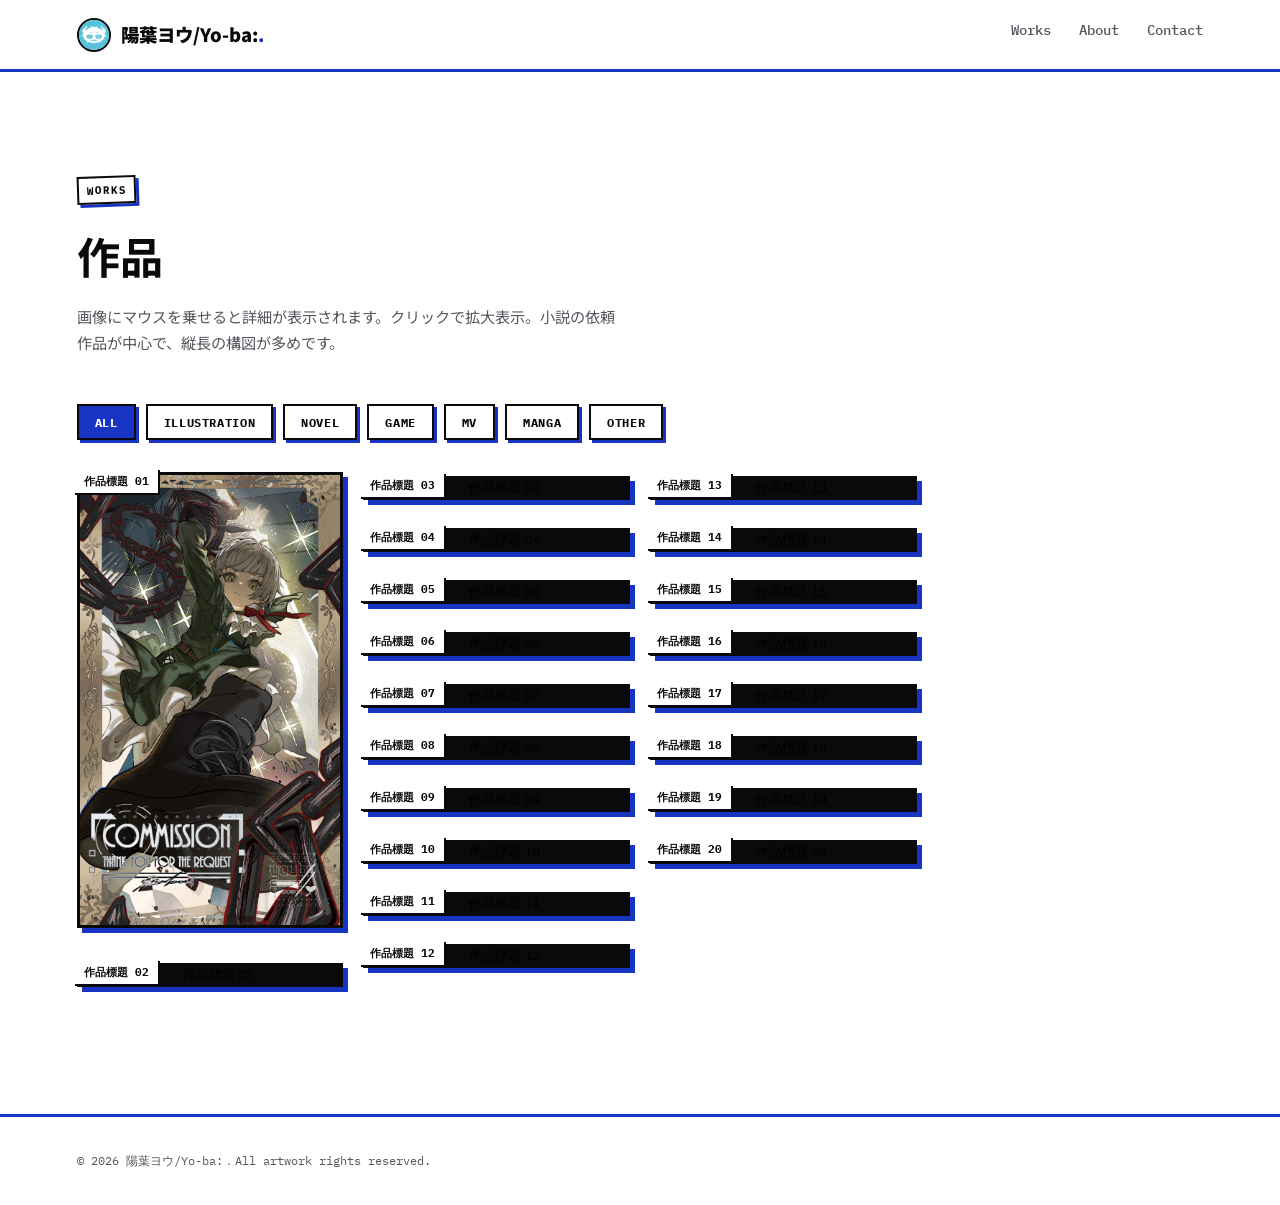
==== commit 8609bc8a: "Update works.html" ====
--- a/works.html
+++ b/works.html
@@ -36,9 +36,11 @@
       <div class="filter-bar" role="tablist" aria-label="作品分類フィルター">
         <button class="filter-btn is-active" data-filter="all" role="tab" aria-selected="true">ALL</button>
         <button class="filter-btn" data-filter="illustration" role="tab" aria-selected="false">ILLUSTRATION</button>
+        <button class="filter-btn" data-filter="novel" role="tab" aria-selected="false">NOVEL</button>
+        <button class="filter-btn" data-filter="game" role="tab" aria-selected="false">GAME</button>
         <button class="filter-btn" data-filter="mv" role="tab" aria-selected="false">MV</button>
-        <button class="filter-btn" data-filter="novel" role="tab" aria-selected="false">NOVEL</button>
-        <button class="filter-btn" data-filter="character" role="tab" aria-selected="false">CHARACTER</button>
+        <button class="filter-btn" data-filter="manga" role="tab" aria-selected="false">MANGA</button>
+        <button class="filter-btn" data-filter="other" role="tab" aria-selected="false">OTHER</button>
       </div>
 
       <!-- 各作品請依實際內容修改 figure 上的 data-category（illustration／mv／novel／character），下方為示範分類 -->
@@ -54,7 +56,7 @@
           </button>
         </figure>
 
-        <figure class="tile" data-category="character">
+        <figure class="tile" data-category="game">
           <span class="tile__tag">作品標題 02</span>
           <button class="tile__trigger" data-title="作品標題 02" data-meta="キャラクターデザイン · Character Design · 2026">
             <img src="works/02.jpg" alt="作品標題 02">
@@ -98,7 +100,7 @@
           </button>
         </figure>
 
-        <figure class="tile" data-category="character">
+        <figure class="tile" data-category="game">
           <span class="tile__tag">作品標題 06</span>
           <button class="tile__trigger" data-title="作品標題 06" data-meta="キャラクターデザイン · Character Design · 2025">
             <img src="works/06.jpg" alt="作品標題 06">
@@ -142,7 +144,7 @@
           </button>
         </figure>
 
-        <figure class="tile" data-category="character">
+        <figure class="tile" data-category="game">
           <span class="tile__tag">作品標題 10</span>
           <button class="tile__trigger" data-title="作品標題 10" data-meta="キャラクターデザイン · Character Design · 2024">
             <img src="works/10.jpg" alt="作品標題 10">
@@ -186,7 +188,7 @@
           </button>
         </figure>
 
-        <figure class="tile" data-category="character">
+        <figure class="tile" data-category="game">
           <span class="tile__tag">作品標題 14</span>
           <button class="tile__trigger" data-title="作品標題 14" data-meta="キャラクターデザイン · Character Design · 2023">
             <img src="works/14.jpg" alt="作品標題 14">
@@ -230,7 +232,7 @@
           </button>
         </figure>
 
-        <figure class="tile" data-category="character">
+        <figure class="tile" data-category="game">
           <span class="tile__tag">作品標題 18</span>
           <button class="tile__trigger" data-title="作品標題 18" data-meta="キャラクターデザイン · Character Design · 2022">
             <img src="works/18.jpg" alt="作品標題 18">
--- a/style.css
+++ b/style.css
@@ -1,5 +1,5 @@
 :root {
-  --navy: #0032a0;
+  --navy: #1734c2;
   --ink: #0a0a0a;
   --white: #ffffff;
   --paper: #ffffff;
@@ -8,7 +8,7 @@
   --text-onink: #ffffff;
   --text-onink-muted: #b9bcc4;
   --nav-h: 72px;
-  --watermark-size: 48px;
+  --watermark-size: 76px;
   --watermark-opacity: 0.8;
 
   --font-display: "Noto Sans JP", sans-serif;
@@ -30,7 +30,14 @@
 }
 
 a { color: inherit; }
-img { max-width: 100%; display: block; }
+img {
+  max-width: 100%;
+  display: block;
+  -webkit-user-drag: none;
+  user-drag: none;
+  -webkit-touch-callout: none;
+  user-select: none;
+}
 
 /* ---------- 共用：halftone 網點 ---------- */
 .halftone {
@@ -70,20 +77,34 @@
   box-shadow: 3px 3px 0 var(--navy);
 }
 
-/* ---------- 印刷錯位效果的粗黑字 ---------- */
-.pop-text {
+/* ---------- 名字標題：立體堆疊風格 ---------- */
+.name-title {
   font-family: var(--font-display);
   font-weight: 900;
-  color: var(--ink);
-  text-shadow: 4px 4px 0 var(--navy);
   letter-spacing: 0.02em;
-}
-
-.pop-text-sm {
+  color: #ffffff;
+  text-shadow:
+    /* 黑色描邊 */
+    -2px -2px 0 #000000, 2px -2px 0 #000000, -2px 2px 0 #000000, 2px 2px 0 #000000,
+    -2px 0px 0 #000000, 2px 0px 0 #000000, 0px -2px 0 #000000, 0px 2px 0 #000000,
+    /* 藍色立體堆疊 */
+    1px 1px 0 #1734c2, 2px 2px 0 #1734c2, 3px 3px 0 #1734c2, 4px 4px 0 #1734c2,
+    5px 5px 0 #1734c2, 6px 6px 0 #1734c2, 7px 7px 0 #1734c2, 8px 8px 0 #1734c2,
+    /* 落地柔和陰影 */
+    11px 11px 10px rgba(0, 0, 0, 0.35);
+}
+
+/* 章節標題用：同一風格，依字級縮小描邊與堆疊深度 */
+.name-title-sm {
   font-family: var(--font-display);
   font-weight: 900;
-  color: var(--ink);
-  text-shadow: 3px 3px 0 var(--navy);
+  letter-spacing: 0.02em;
+  color: #ffffff;
+  text-shadow:
+    -1px -1px 0 #000000, 1px -1px 0 #000000, -1px 1px 0 #000000, 1px 1px 0 #000000,
+    -1px 0px 0 #000000, 1px 0px 0 #000000, 0px -1px 0 #000000, 0px 1px 0 #000000,
+    1px 1px 0 #1734c2, 2px 2px 0 #1734c2, 3px 3px 0 #1734c2, 4px 4px 0 #1734c2,
+    6px 6px 6px rgba(0, 0, 0, 0.35);
 }
 
 /* ---------- 進場動畫 ---------- */
@@ -234,6 +255,67 @@
   animation: riseIn 0.6s ease 0.3s both;
 }
 
+.hero__jobs {
+  max-width: 46ch;
+  background: var(--white);
+  border: 3px solid var(--ink);
+  border-radius: 16px;
+  padding: 20px 24px;
+  box-shadow: 6px 6px 0 var(--navy);
+  margin: 0 0 30px;
+  animation: riseIn 0.6s ease 0.34s both;
+}
+
+.hero__jobs-heading {
+  font-family: var(--font-mono);
+  font-weight: 700;
+  font-size: 0.85rem;
+  color: var(--navy);
+  margin: 0 0 8px;
+}
+
+.hero__jobs-text {
+  font-size: 0.84rem;
+  line-height: 1.7;
+  color: var(--ink);
+  margin: 0 0 14px;
+}
+
+.hero__jobs-ng-tag {
+  display: inline-block;
+  font-family: var(--font-mono);
+  font-weight: 900;
+  font-size: 0.68rem;
+  letter-spacing: 0.05em;
+  color: var(--white);
+  background: #c81e3a;
+  padding: 2px 9px;
+  border-radius: 4px;
+  margin: 0 0 8px;
+}
+
+.hero__jobs-ng {
+  list-style: none;
+  margin: 0;
+  padding: 0;
+  display: flex;
+  flex-direction: column;
+  gap: 5px;
+}
+
+.hero__jobs-ng li {
+  font-size: 0.8rem;
+  color: var(--ink-muted);
+  padding-left: 1.1em;
+  text-indent: -1.1em;
+}
+
+.hero__jobs-ng li::before {
+  content: "× ";
+  color: #c81e3a;
+  font-weight: 700;
+}
+
 .hero__cta {
   position: relative;
   display: inline-block;
@@ -272,7 +354,10 @@
 /* 漫畫對話框造型的裝飾背景：乾淨的圓角方框＋尾巴，尺寸固定放大於幻燈片本身，確保不會被裁切露餡 */
 .speech-bg {
   position: absolute;
-  inset: -22px -26px -36px -22px;
+  top: -22px;
+  right: -26px;
+  bottom: -36px;
+  left: -22px;
   z-index: 0;
   background: var(--white);
   border: 4px solid var(--ink);
@@ -341,6 +426,10 @@
   border-bottom: none;
 }
 
+.section--navy#about {
+  min-height: 620px;
+}
+
 .section--navy .section__title { color: var(--white); text-shadow: 3px 3px 0 var(--ink); }
 .section--navy .section__desc { color: var(--text-onink-muted); }
 .section--navy .sticker--onink { box-shadow: 3px 3px 0 var(--ink); }
@@ -395,8 +484,8 @@
 .gallery {
   position: relative;
   z-index: 2;
-  column-count: 3;
-  column-gap: 24px;
+  column-width: 220px;
+  column-gap: 20px;
   transition: opacity 0.2s ease;
 }
 
@@ -506,33 +595,110 @@
 }
 
 /* ---------- 關於 ---------- */
-.about {
+/* 三格漫畫切割風：料金／SKEB／聯絡注意事項 */
+.about__notice {
   position: relative;
   z-index: 2;
   display: grid;
-  grid-template-columns: 1.4fr 0.6fr;
-  gap: 40px;
-  max-width: 80ch;
-}
-
-.about__bio { font-size: 1rem; margin: 0; }
-
-.about__skills {
-  list-style: none;
-  padding: 0;
+  grid-template-columns: repeat(3, 1fr);
+  gap: 26px;
+  width: 62%;
+  margin-top: 0;
+}
+
+.about__notice-panel {
+  background: var(--white);
+  border: 3px solid var(--ink);
+  border-radius: 6px;
+  padding: 22px 24px;
+  box-shadow: 6px 6px 0 var(--ink);
+  color: var(--ink);
+}
+
+.about__notice-panel--1 { transform: rotate(-1.4deg); }
+.about__notice-panel--2 { transform: rotate(1deg); }
+.about__notice-panel--3 { transform: rotate(-0.8deg); }
+
+.about__notice-heading {
+  display: inline-block;
+  font-family: var(--font-mono);
+  font-weight: 900;
+  font-size: 0.78rem;
+  letter-spacing: 0.05em;
+  color: var(--white);
+  background: var(--navy);
+  padding: 4px 11px;
+  margin: 0 0 12px;
+  transform: rotate(-2deg);
+}
+
+.about__notice-panel p:not(.about__notice-heading) {
+  font-size: 0.85rem;
+  line-height: 1.75;
   margin: 0;
-  display: flex;
-  flex-direction: column;
-  gap: 10px;
-}
-
-.about__skills li {
-  font-family: var(--font-mono);
-  font-weight: 500;
-  font-size: 0.85rem;
-  padding-bottom: 8px;
-  border-bottom: 1px solid rgba(255, 255, 255, 0.18);
-}
+}
+
+/* 右側裝飾：半身角色＋對話框，腳底對齊區塊底線，不影響上方原本的文字排版 */
+.about__cameo {
+  position: absolute;
+  left: 88%;
+  transform: translateX(-50%);
+  bottom: 0;
+  z-index: 1;
+  pointer-events: none;
+}
+
+.about__cameo-bubble {
+  position: absolute;
+  left: -190px;
+  top: -135px;
+  background: var(--white);
+  border: 3px solid var(--ink);
+  border-radius: 24px;
+  padding: 24px 30px;
+  box-shadow: 7px 7px 0 rgba(0, 0, 0, 0.45);
+  width: 300px;
+  pointer-events: auto;
+}
+
+.about__cameo-bubble p {
+  margin: 0;
+  color: var(--ink);
+  font-size: 1.05rem;
+  font-weight: 700;
+}
+
+.about__cameo-bubble::before,
+.about__cameo-bubble::after {
+  content: "";
+  position: absolute;
+  bottom: -18px;
+  border-style: solid;
+}
+
+.about__cameo-bubble::before {
+  right: 56px;
+  border-width: 20px 8px 0 16px;
+  border-color: var(--ink) transparent transparent transparent;
+}
+
+.about__cameo-bubble::after {
+  right: 59px;
+  bottom: -12px;
+  border-width: 14px 5px 0 11px;
+  border-color: var(--white) transparent transparent transparent;
+}
+
+.about__cameo-img {
+  height: min(42vh, 380px);
+  width: auto;
+  max-width: 32vw;
+  display: block;
+  filter: drop-shadow(6px 6px 0 rgba(0, 0, 0, 0.4));
+}
+
+.about__cameo-img:not([src]),
+.about__cameo-img[src=""] { display: none; }
 
 /* ---------- 聯絡 ---------- */
 .contact {
@@ -637,8 +803,8 @@
 .lightbox.is-open { display: flex; }
 
 .lightbox__figure {
-  max-width: min(560px, 80vw);
-  max-height: 84vh;
+  max-width: min(900px, 88vw);
+  max-height: 90vh;
   margin: 0;
   display: flex;
   flex-direction: column;
@@ -649,7 +815,7 @@
 
 .lightbox__imgwrap {
   position: relative;
-  max-height: 66vh;
+  max-height: 78vh;
   overflow: hidden;
   border: 4px solid var(--white);
   box-shadow: 8px 8px 0 var(--navy);
@@ -658,7 +824,7 @@
 .lightbox__img {
   display: block;
   max-width: 100%;
-  max-height: 66vh;
+  max-height: 78vh;
   width: auto;
 }
 
@@ -672,7 +838,7 @@
   background-image: url("assets/watermark.png");
   background-repeat: no-repeat;
   background-position: bottom 14px right 14px;
-  background-size: calc(var(--watermark-size) * 1.3) calc(var(--watermark-size) * 1.3);
+  background-size: calc(var(--watermark-size) * 1.9) calc(var(--watermark-size) * 1.9);
 }
 
 .lightbox__figure figcaption { text-align: center; color: var(--white); }
@@ -724,27 +890,83 @@
 }
 
 /* ---------- RWD ---------- */
-@media (max-width: 960px) {
-  .gallery { column-count: 2; }
-}
-
 @media (max-width: 720px) {
+  :root {
+    --watermark-size: 50px;
+  }
+
   .nav { padding: 0 5vw; }
   .nav__links { gap: 18px; }
 
-  .hero {
-    grid-template-columns: 1fr;
-    padding-top: 8vh;
+  .hero { grid-template-columns: 1fr; padding-top: 8vh; }
+  .hero__jobs { max-width: none; }
+
+  .hero__visual { height: 300px; margin-top: 12px; }
+
+  .speech-bg {
+    top: -8px;
+    right: -8px;
+    bottom: -12px;
+    left: -8px;
+    border-radius: 16px;
+    border-width: 3px;
   }
-
-  .hero__visual { height: 300px; margin-top: 12px; }
+  .speech-bg::before,
+  .speech-bg::after {
+    bottom: -12px;
+    left: 12%;
+  }
+  .speech-bg::before {
+    border-width: 12px 16px 0 0;
+  }
+  .speech-bg::after {
+    bottom: -8px;
+    left: calc(12% + 5px);
+    border-width: 9px 12px 0 0;
+  }
   .hero__panel:nth-child(3),
   .hero__panel:nth-child(4) { display: none; }
 
-  .gallery { column-count: 1; column-gap: 0; }
+  .gallery { column-width: 150px; column-gap: 12px; }
   .tile { margin-bottom: 14px; }
 
-  .about { grid-template-columns: 1fr; }
+  .about__notice {
+    grid-template-columns: 1fr;
+    width: 100%;
+    gap: 20px;
+    margin-top: 0;
+  }
+  .about__notice-panel--1,
+  .about__notice-panel--2,
+  .about__notice-panel--3 { transform: none; }
+
+  .section--navy#about { min-height: 0; }
+
+  .about__cameo {
+    position: static;
+    transform: none;
+    display: flex;
+    flex-direction: column;
+    align-items: center;
+    gap: 14px;
+    margin: 28px 0 0;
+    pointer-events: auto;
+  }
+  .about__cameo-bubble {
+    position: static;
+    left: auto;
+    top: auto;
+    width: auto;
+    max-width: 260px;
+  }
+  .about__cameo-bubble::before,
+  .about__cameo-bubble::after { display: none; }
+  .about__cameo-img { height: auto; width: 55vw; max-width: 220px; }
+
+  .lightbox { padding: 8vw 5vw; }
+  .lightbox__figure { max-width: 92vw; max-height: 88vh; }
+  .lightbox__imgwrap,
+  .lightbox__img { max-height: 62vh; }
 
   .lightbox__nav { width: 38px; height: 38px; }
 }
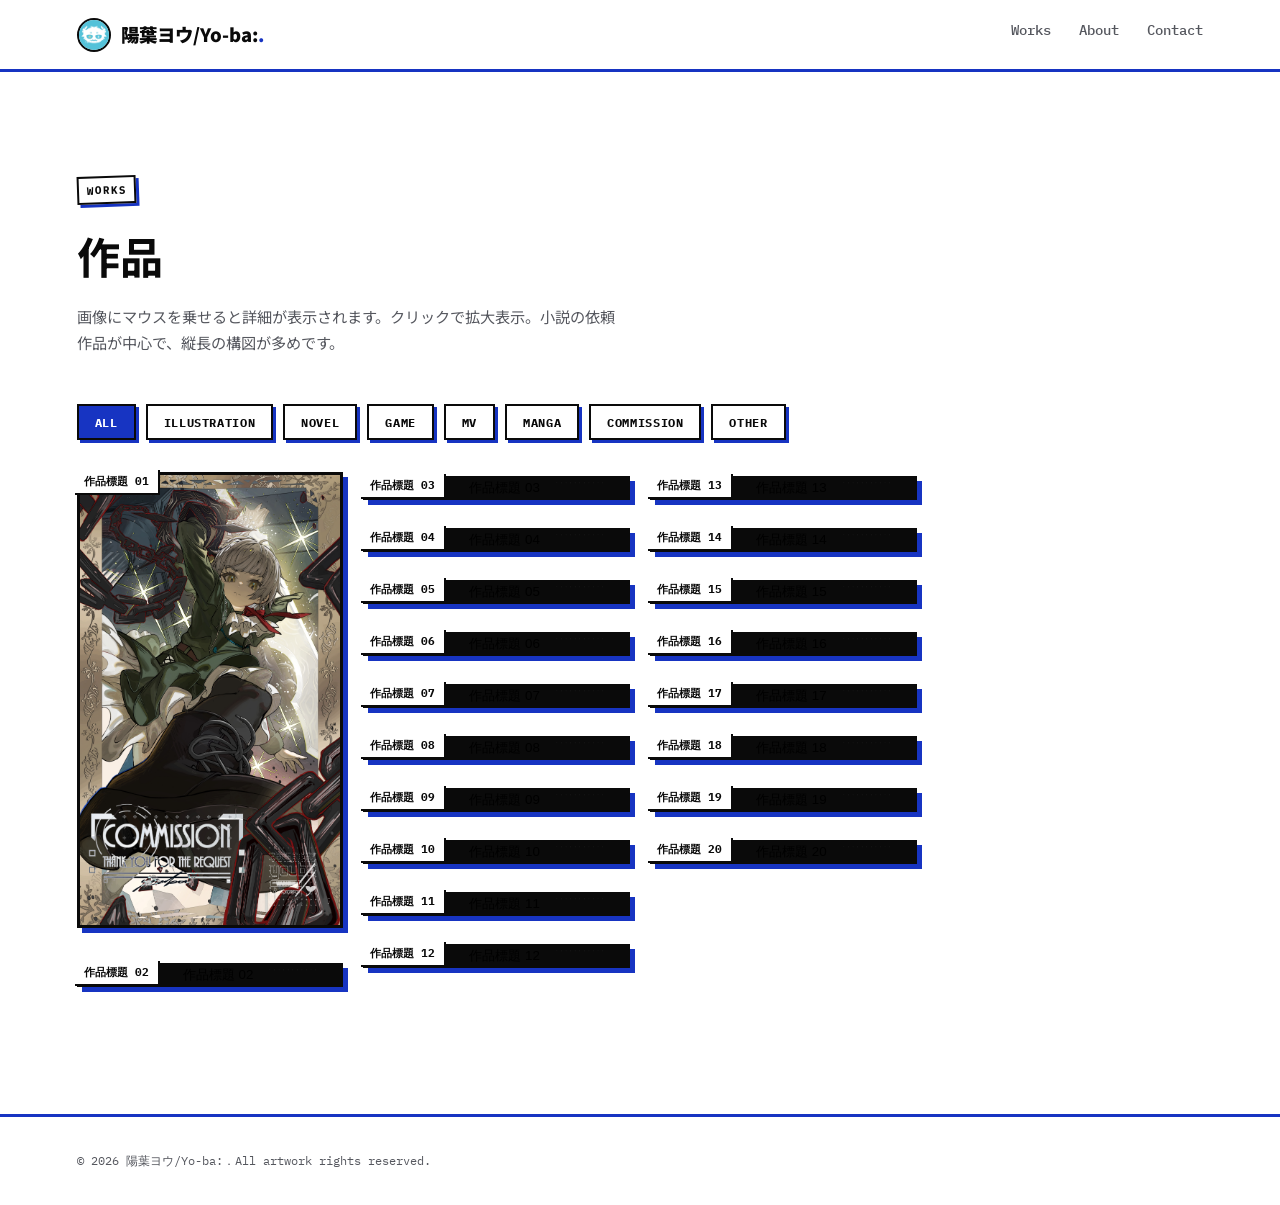
==== commit e3d86004: "Update works.html" ====
--- a/works.html
+++ b/works.html
@@ -40,6 +40,7 @@
         <button class="filter-btn" data-filter="game" role="tab" aria-selected="false">GAME</button>
         <button class="filter-btn" data-filter="mv" role="tab" aria-selected="false">MV</button>
         <button class="filter-btn" data-filter="manga" role="tab" aria-selected="false">MANGA</button>
+        <button class="filter-btn" data-filter="commission" role="tab" aria-selected="false">COMMISSION</button>
         <button class="filter-btn" data-filter="other" role="tab" aria-selected="false">OTHER</button>
       </div>
 
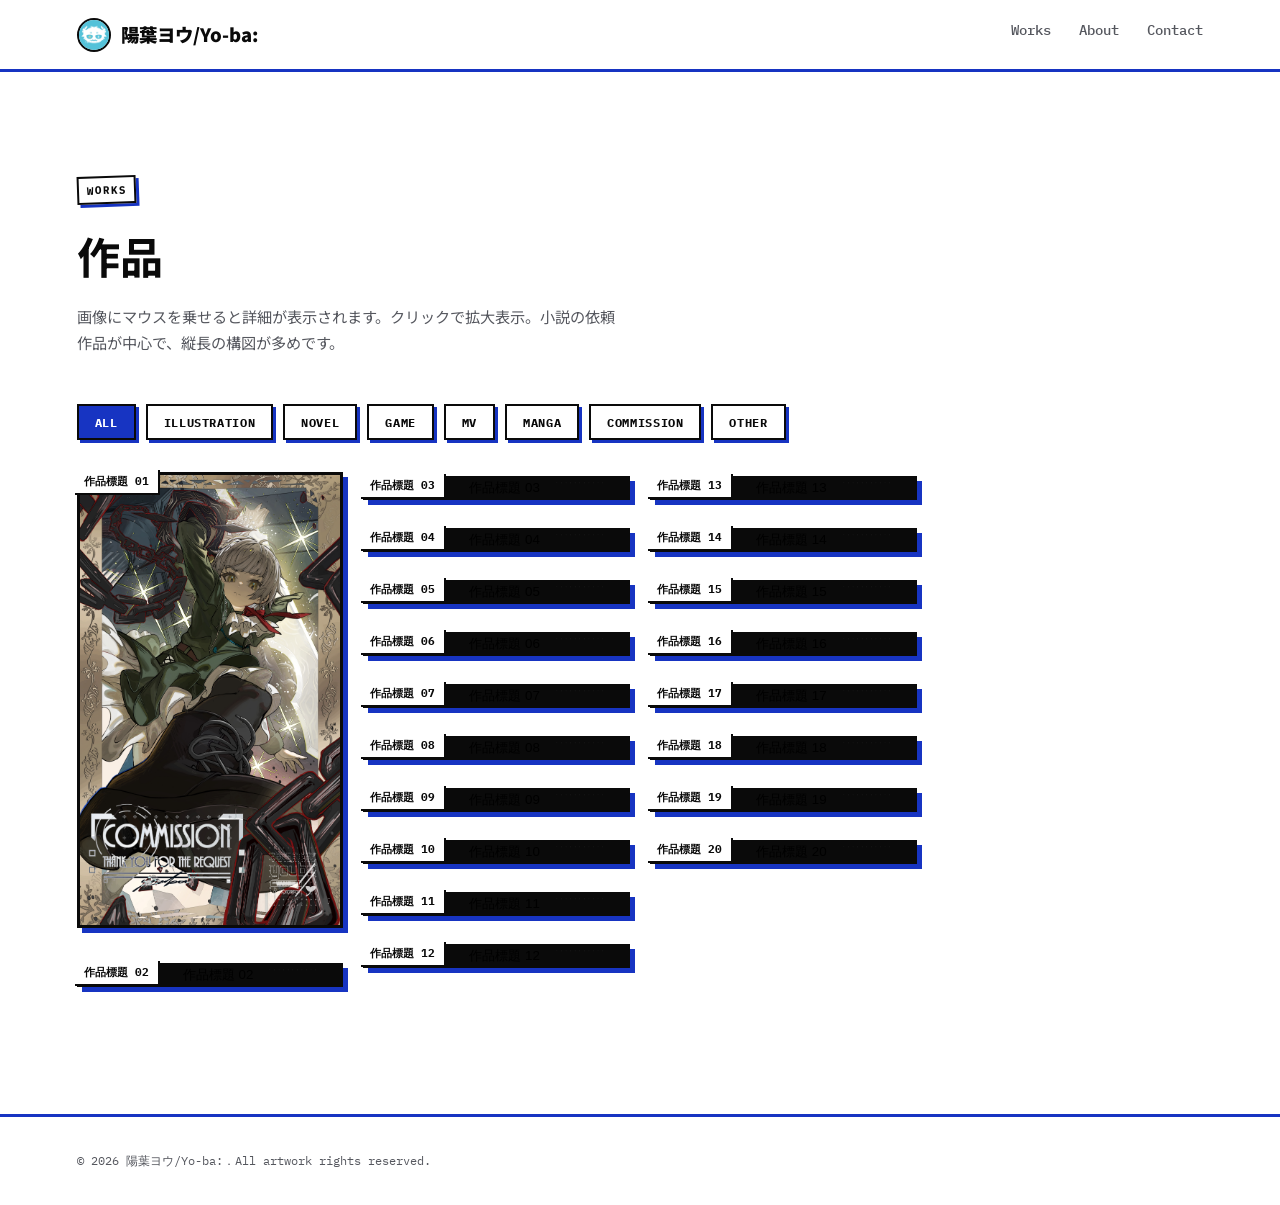
==== commit 7bd7c719: "Update works.html" ====
--- a/works.html
+++ b/works.html
@@ -15,7 +15,7 @@
     <a href="index.html#top" class="nav__logo">
       <!-- 請將您的個人 LOGO 圖片放到 assets/logo.png（建議正方形、透明背景） -->
       <img src="assets/logo.png" alt="" class="nav__logo-img">
-      <span class="nav__logo-text">陽葉ヨウ/Yo-ba:<span class="nav__logo-dot">.</span></span>
+      <span class="nav__logo-text">陽葉ヨウ/Yo-ba:<span class="nav__logo-dot"></span></span>
     </a>
     <nav class="nav__links" aria-label="メインナビゲーション">
       <a href="works.html" class="is-active">Works</a>
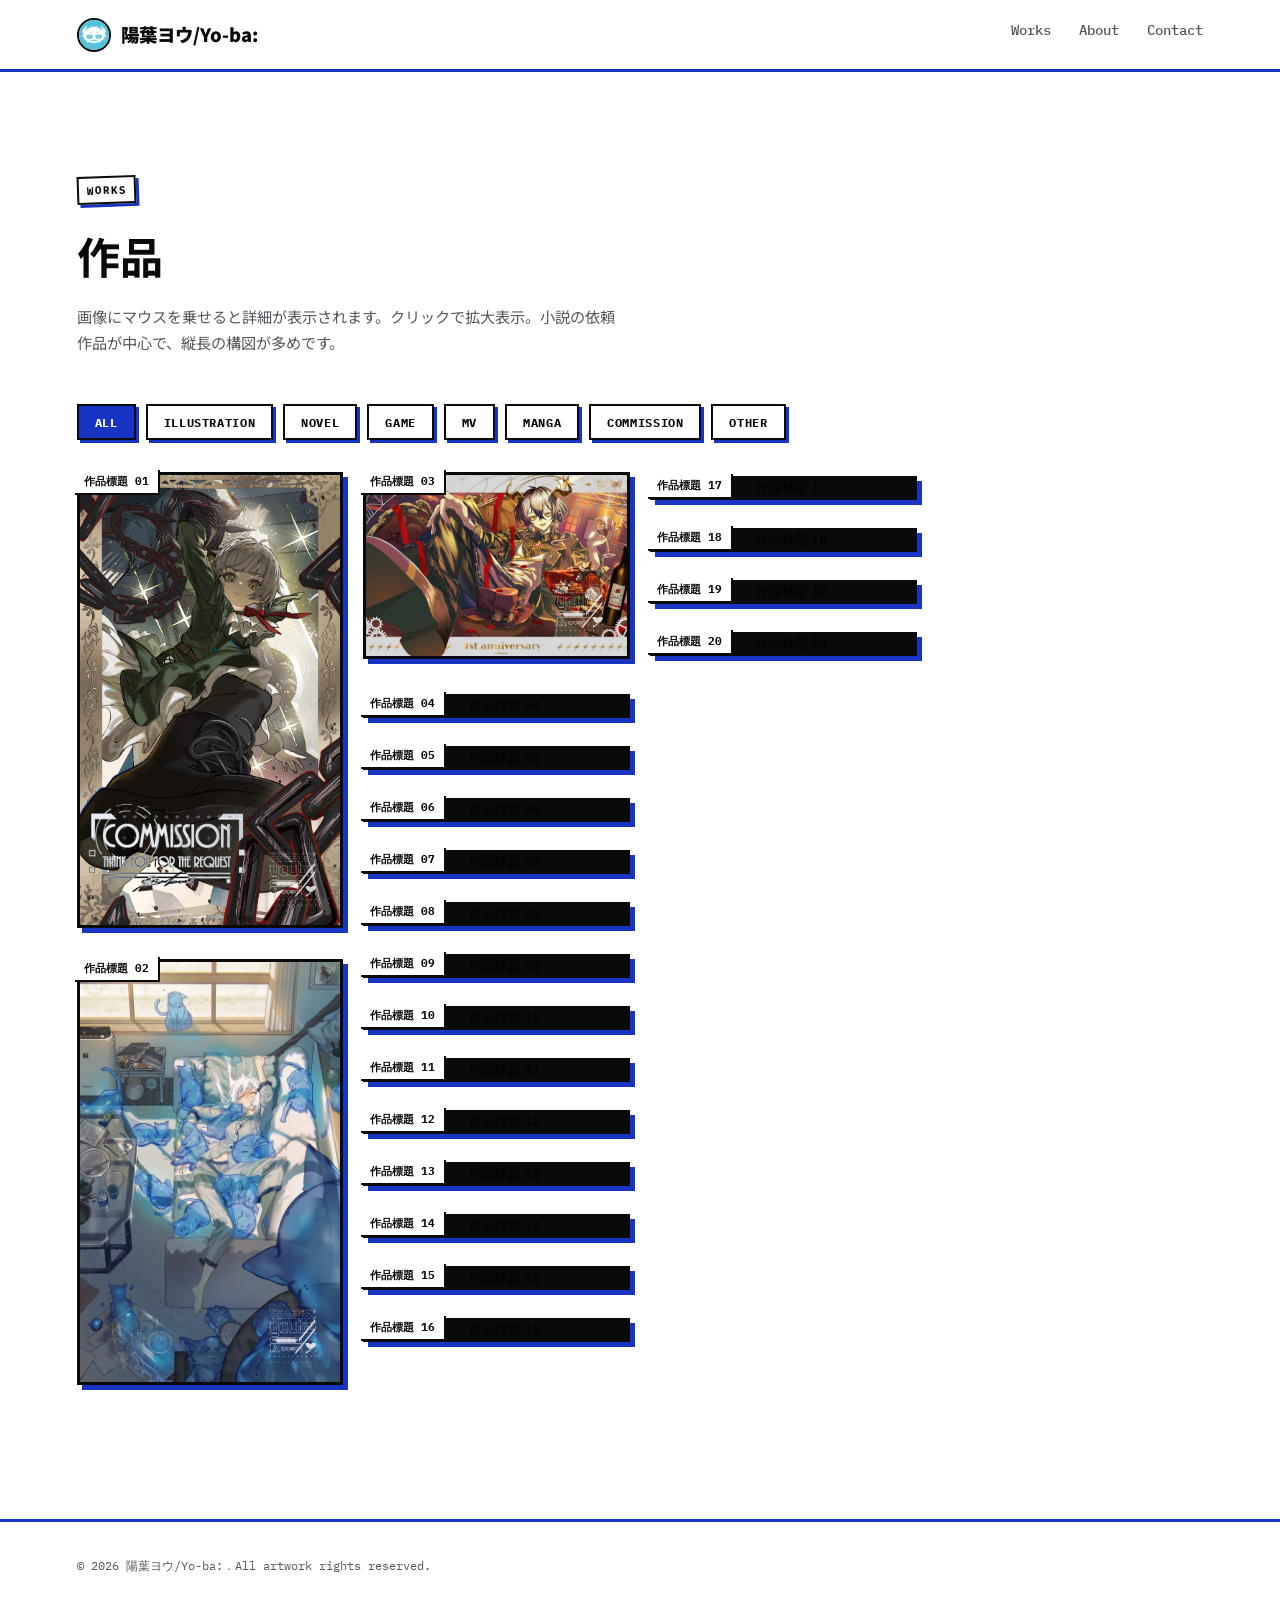
==== commit ba4fdf76: "Add files via upload" ====
--- a/works.html
+++ b/works.html
@@ -15,7 +15,7 @@
     <a href="index.html#top" class="nav__logo">
       <!-- 請將您的個人 LOGO 圖片放到 assets/logo.png（建議正方形、透明背景） -->
       <img src="assets/logo.png" alt="" class="nav__logo-img">
-      <span class="nav__logo-text">陽葉ヨウ/Yo-ba:<span class="nav__logo-dot"></span></span>
+      <span class="nav__logo-text"><span class="nav__logo-jp">陽葉ヨウ</span><span class="nav__logo-en">/Yo-ba:</span><span class="nav__logo-dot"></span></span>
     </a>
     <nav class="nav__links" aria-label="メインナビゲーション">
       <a href="works.html" class="is-active">Works</a>
--- a/style.css
+++ b/style.css
@@ -126,7 +126,7 @@
   display: flex;
   align-items: center;
   justify-content: space-between;
-  height: var(--nav-h);
+  min-height: var(--nav-h);
   padding: 0 6vw;
   background: rgba(255, 255, 255, 0.9);
   backdrop-filter: blur(8px);
@@ -156,7 +156,9 @@
 .nav__logo-img:not([src]),
 .nav__logo-img[src=""] { display: none; }
 
-.nav__logo-text { display: inline-flex; align-items: baseline; }
+.nav__logo-text { display: inline-flex; align-items: baseline; flex-wrap: wrap; }
+
+.nav__logo-jp, .nav__logo-en { white-space: nowrap; }
 
 .nav__logo-dot { color: var(--navy); }
 
@@ -860,6 +862,7 @@
 .lightbox__close,
 .lightbox__nav {
   position: fixed;
+  z-index: 20;
   background: var(--white);
   border: 2px solid var(--ink);
   color: var(--ink);
@@ -895,8 +898,21 @@
     --watermark-size: 50px;
   }
 
-  .nav { padding: 0 5vw; }
+  .lightbox__imgwrap::after {
+    background-size: 50px 50px;
+  }
+
+  .nav { padding: 10px 5vw; }
   .nav__links { gap: 18px; }
+
+  .nav__logo { font-size: 0.98rem; gap: 8px; align-items: center; }
+  .nav__logo-text {
+    flex-direction: column;
+    align-items: flex-start;
+    line-height: 1.2;
+    gap: 0;
+  }
+  .nav__logo-jp, .nav__logo-en { display: block; }
 
   .hero { grid-template-columns: 1fr; padding-top: 8vh; }
   .hero__jobs { max-width: none; }
@@ -964,11 +980,20 @@
   .about__cameo-img { height: auto; width: 55vw; max-width: 220px; }
 
   .lightbox { padding: 8vw 5vw; }
-  .lightbox__figure { max-width: 92vw; max-height: 88vh; }
+  .lightbox__figure { max-width: 88vw; max-height: 82vh; }
   .lightbox__imgwrap,
-  .lightbox__img { max-height: 62vh; }
-
-  .lightbox__nav { width: 38px; height: 38px; }
+  .lightbox__img { max-height: 58vh; }
+
+  /* 左右箭頭改到畫面下方置中並排，避開手機瀏覽器左右邊緣的「滑動返回」手勢熱區，也不會被圖片擋住 */
+  .lightbox__nav {
+    width: 42px;
+    height: 42px;
+    top: auto;
+    bottom: 22px;
+    transform: none;
+  }
+  .lightbox__nav--prev { left: 50%; margin-left: -54px; }
+  .lightbox__nav--next { left: 50%; right: auto; margin-left: 12px; }
 }
 
 @media (prefers-reduced-motion: reduce) {
